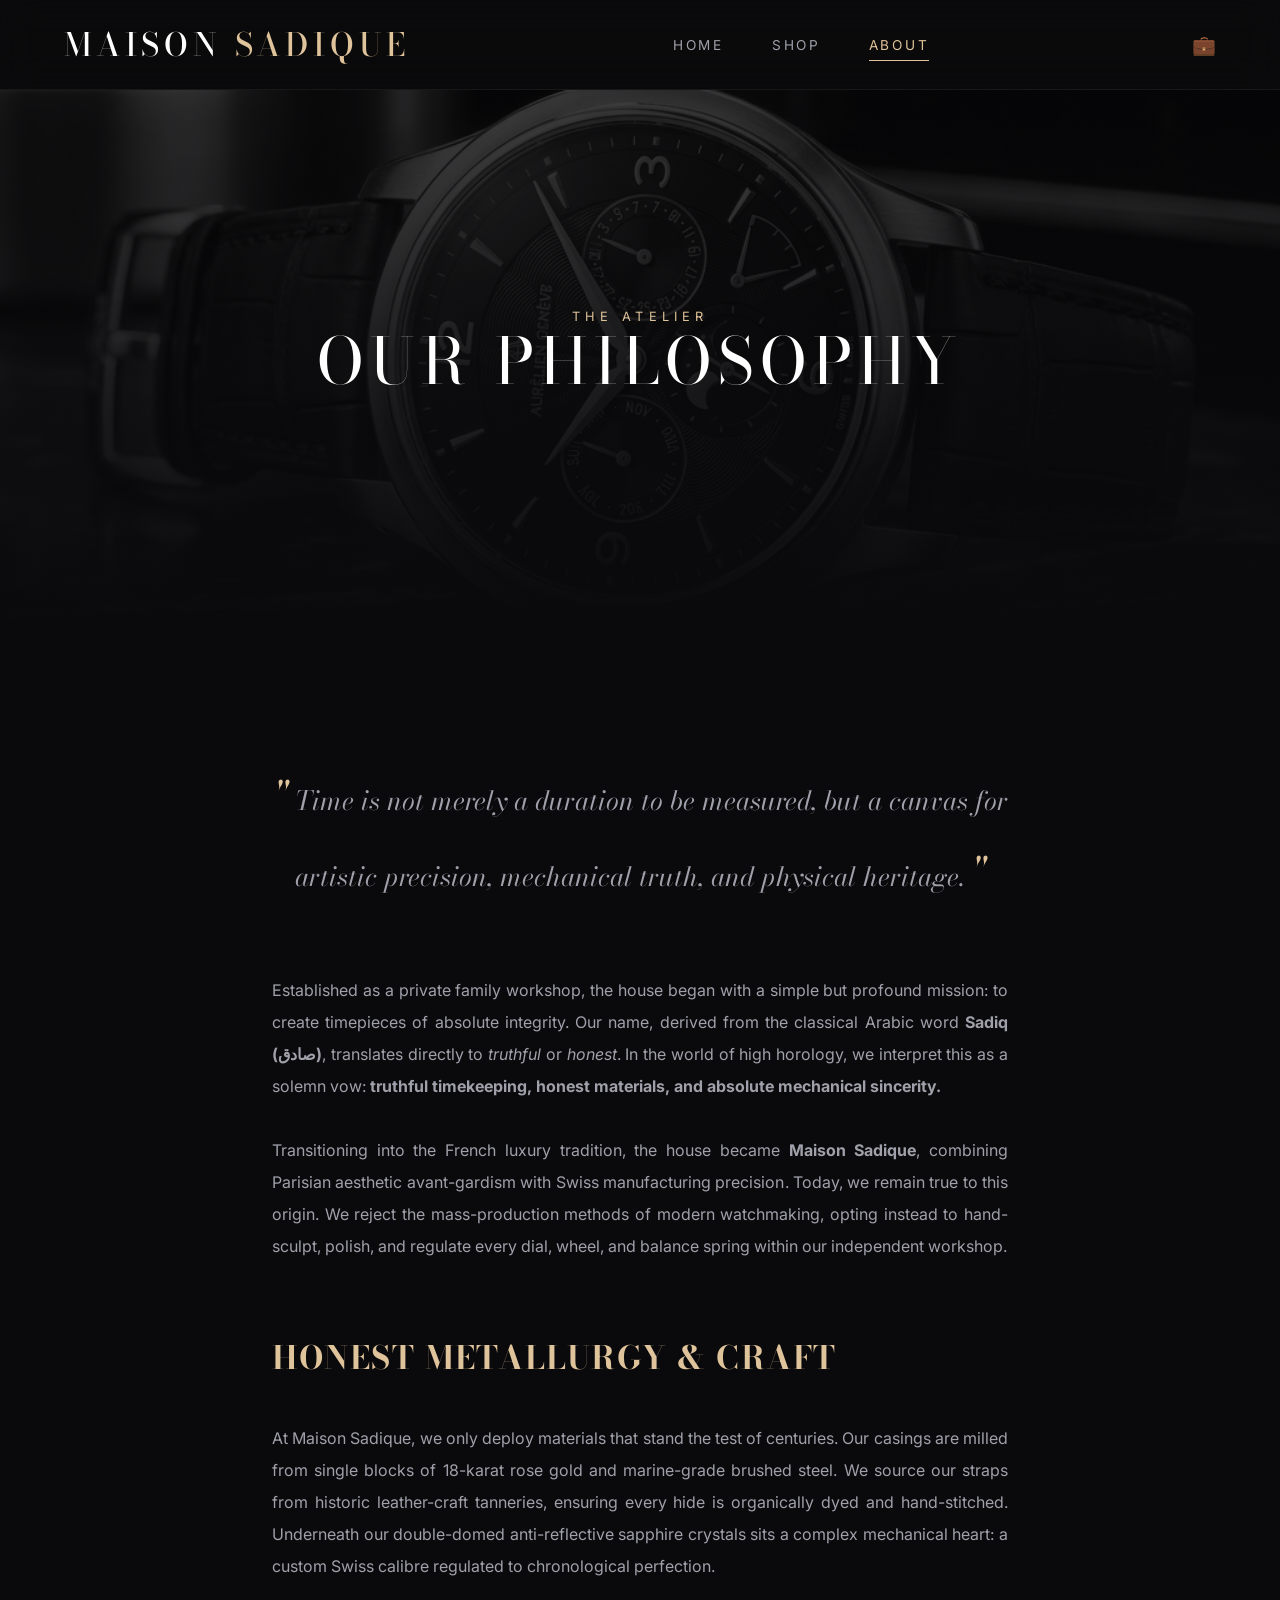
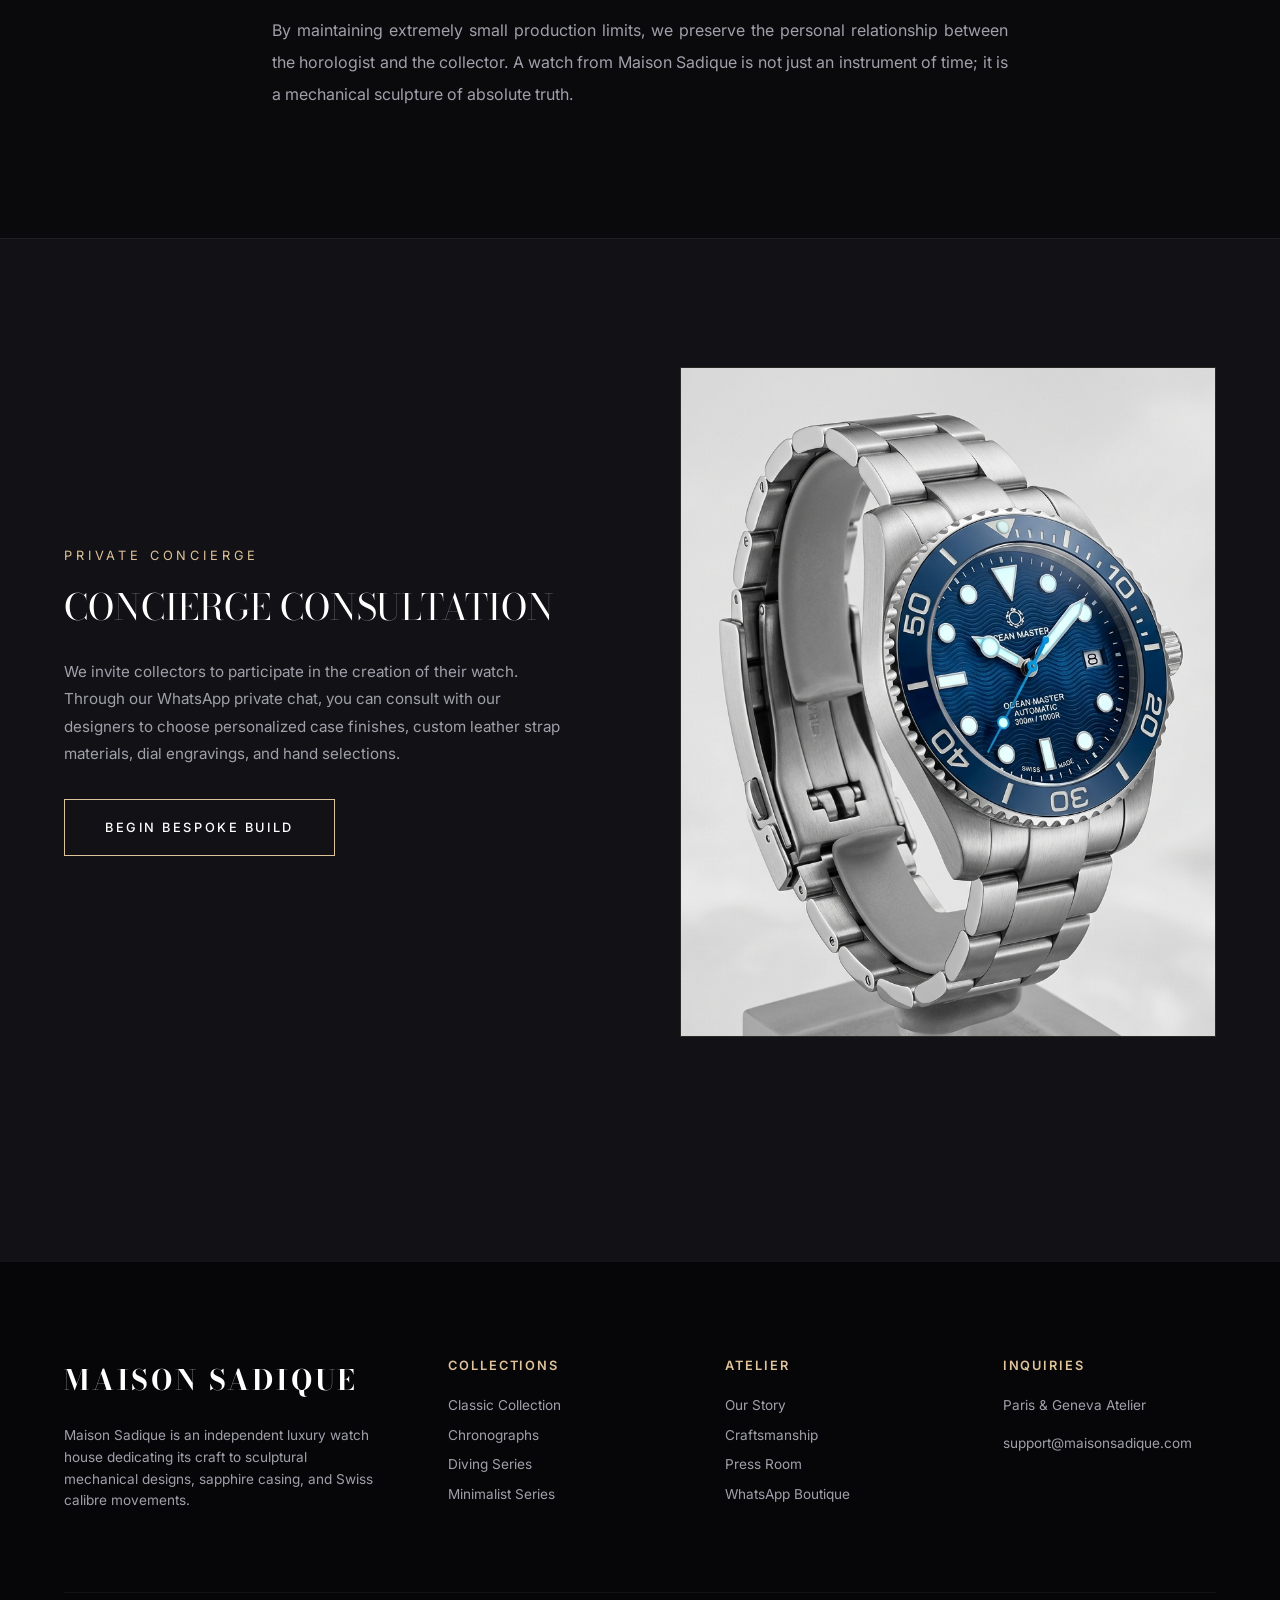
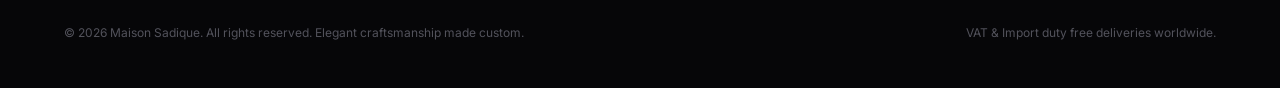
==== about.html @ cb0aa597 "first commit" ====
<!DOCTYPE html>
<html lang="en">
<head>
  <meta charset="UTF-8">
  <meta name="viewport" content="width=device-width, initial-scale=1.0">
  <meta name="description" content="Discover the history of Maison Sadique. Learn about our commitment to truthful Swiss horology, honest craftsmanship, and custom luxury timepieces.">
  <title>Maison Sadique | Our Story & Craftsmanship</title>
  <link rel="stylesheet" href="styles.css">
</head>
<body>

  <!-- Premium Header -->
  <header>
    <a href="index.html" class="logo">Maison <span>Sadique</span></a>
    <nav>
      <a href="index.html">Home</a>
      <a href="shop.html">Shop</a>
      <a href="about.html" class="active">About</a>
    </nav>
    <div class="nav-actions">
      <a href="cart.html" class="cart-icon" aria-label="View Shopping Cart">
        &#128188; <!-- Cart suitcase icon -->
        <span class="cart-badge" style="display: none;">0</span>
      </a>
    </div>
  </header>

  <main>
    <!-- About Hero -->
    <section class="about-hero">
      <img src="assets/hero.png" alt="Maison Sadique luxury watchmaking workshop background">
      <div class="about-hero-content">
        <span class="section-subtitle" style="letter-spacing: 0.4em;">The Atelier</span>
        <h1 class="product-detail-name" style="font-size: 4rem; letter-spacing: 0.1em;">Our Philosophy</h1>
      </div>
    </section>

    <!-- Editorial Text Section -->
    <section class="editorial-section">
      <blockquote class="editorial-para">
        Time is not merely a duration to be measured, but a canvas for artistic precision, mechanical truth, and physical heritage.
      </blockquote>
      
      <div class="editorial-body">
        <p>
          Established as a private family workshop, the house began with a simple but profound mission: to create timepieces of absolute integrity. Our name, derived from the classical Arabic word <strong>Sadiq (صادق)</strong>, translates directly to <em>truthful</em> or <em>honest</em>. In the world of high horology, we interpret this as a solemn vow: <strong>truthful timekeeping, honest materials, and absolute mechanical sincerity.</strong>
        </p>
        
        <p>
          Transitioning into the French luxury tradition, the house became <strong>Maison Sadique</strong>, combining Parisian aesthetic avant-gardism with Swiss manufacturing precision. Today, we remain true to this origin. We reject the mass-production methods of modern watchmaking, opting instead to hand-sculpt, polish, and regulate every dial, wheel, and balance spring within our independent workshop.
        </p>

        <h3 style="font-family: var(--font-serif); font-size: 2rem; color: var(--accent-gold); margin-top: 2rem; text-transform: uppercase; letter-spacing: 0.05em;">Honest Metallurgy & Craft</h3>
        <p>
          At Maison Sadique, we only deploy materials that stand the test of centuries. Our casings are milled from single blocks of 18-karat rose gold and marine-grade brushed steel. We source our straps from historic leather-craft tanneries, ensuring every hide is organically dyed and hand-stitched. Underneath our double-domed anti-reflective sapphire crystals sits a complex mechanical heart: a custom Swiss calibre regulated to chronological perfection.
        </p>

        <p>
          By maintaining extremely small production limits, we preserve the personal relationship between the horologist and the collector. A watch from Maison Sadique is not just an instrument of time; it is a mechanical sculpture of absolute truth.
        </p>
      </div>
    </section>

    <!-- Split Visual Showcase -->
    <section class="section" style="border-top: 1px solid var(--border-color-muted); max-width: 100%; background: var(--bg-secondary);">
      <div style="max-width: var(--max-width); margin: 0 auto;">
        <div class="showcase-row">
          <div class="showcase-content">
            <span class="section-subtitle">Private Concierge</span>
            <h2 class="showcase-title" style="font-size: 2.25rem;">Concierge Consultation</h2>
            <p class="showcase-text">
              We invite collectors to participate in the creation of their watch. Through our WhatsApp private chat, you can consult with our designers to choose personalized case finishes, custom leather strap materials, dial engravings, and hand selections.
            </p>
            <a href="https://wa.me/447123456789?text=Hello%20Maison%20Sadique%2C%20I%20would%20like%20to%20discuss%20a%20custom%20watch%20build." target="_blank" class="btn-premium">Begin Bespoke Build</a>
          </div>
          <div class="showcase-image">
            <img src="assets/sport-dive.png" alt="Maison Sadique watch on stainless steel" loading="lazy">
          </div>
        </div>
      </div>
    </section>
  </main>

  <!-- Premium Footer -->
  <footer>
    <div class="footer-content">
      <div class="footer-info">
        <h3 class="footer-logo">Maison <span>Sadique</span></h3>
        <p class="footer-desc">
          Maison Sadique is an independent luxury watch house dedicating its craft to sculptural mechanical designs, sapphire casing, and Swiss calibre movements.
        </p>
      </div>
      <div class="footer-links-group">
        <h4 class="footer-links-title">Collections</h4>
        <div class="footer-links">
          <a href="shop.html">Classic Collection</a>
          <a href="shop.html">Chronographs</a>
          <a href="shop.html">Diving Series</a>
          <a href="shop.html">Minimalist Series</a>
        </div>
      </div>
      <div class="footer-links-group">
        <h4 class="footer-links-title">Atelier</h4>
        <div class="footer-links">
          <a href="about.html">Our Story</a>
          <a href="about.html">Craftsmanship</a>
          <a href="index.html">Press Room</a>
          <a href="https://wa.me/447123456789" target="_blank">WhatsApp Boutique</a>
        </div>
      </div>
      <div class="footer-links-group">
        <h4 class="footer-links-title">Inquiries</h4>
        <div class="footer-links">
          <span style="color: var(--text-secondary); display: block; margin-bottom: 0.5rem;">Paris & Geneva Atelier</span>
          <span style="color: var(--text-secondary); display: block;">support@maisonsadique.com</span>
        </div>
      </div>
    </div>
    
    <div class="footer-bottom">
      <p>&copy; 2026 Maison Sadique. All rights reserved. Elegant craftsmanship made custom.</p>
      <p>VAT & Import duty free deliveries worldwide.</p>
    </div>
  </footer>

  <script src="app.js"></script>
</body>
</html>
---- styles.css ----
@import url('https://fonts.googleapis.com/css2?family=Bodoni+Moda:ital,opsz,wght@0,6..96,400..900;1,6..96,400..900&family=Inter:wght@300;400;500;600;700&display=swap');

:root {
  /* Color System */
  --bg-primary: #0a0a0c;        /* Obsidian Black */
  --bg-secondary: #121216;      /* Dark Carbon */
  --bg-tertiary: #191921;       /* Deep Slate */
  
  --text-primary: #ffffff;      /* Pure White */
  --text-secondary: #a0a0ab;    /* Muted Zinc */
  --text-tertiary: #52525b;     /* Slate Grey */
  
  --accent-gold: #dfc39a;       /* Champagne/Rose Gold */
  --accent-gold-hover: #ebd5b7; /* Bright Champagne */
  --accent-gold-muted: rgba(223, 195, 154, 0.3);
  
  --border-color: rgba(223, 195, 154, 0.12);    /* Subtle Gold Border */
  --border-color-muted: rgba(255, 255, 255, 0.06); /* Very Muted Border */
  --shadow-premium: 0 20px 40px rgba(0, 0, 0, 0.6);
  
  /* Typography */
  --font-serif: 'Bodoni Moda', serif;
  --font-sans: 'Inter', sans-serif;
  
  /* Layout & Spacing */
  --max-width: 1400px;
  --header-height: 90px;
  
  /* Transitions */
  --transition-smooth: all 0.5s cubic-bezier(0.16, 1, 0.3, 1);
  --transition-fast: all 0.2s cubic-bezier(0.4, 0, 0.2, 1);
}

/* Base Resets */
*, *::before, *::after {
  box-sizing: border-box;
  margin: 0;
  padding: 0;
}

html {
  scroll-behavior: smooth;
  background-color: var(--bg-primary);
  color: var(--text-primary);
  font-family: var(--font-sans);
  -webkit-font-smoothing: antialiased;
  -moz-osx-font-smoothing: grayscale;
}

body {
  min-height: 100vh;
  display: flex;
  flex-direction: column;
  overflow-x: hidden;
}

/* Custom Scrollbar */
::-webkit-scrollbar {
  width: 6px;
  height: 6px;
}
::-webkit-scrollbar-track {
  background: var(--bg-primary);
}
::-webkit-scrollbar-thumb {
  background: var(--bg-tertiary);
  border-radius: 3px;
}
::-webkit-scrollbar-thumb:hover {
  background: var(--accent-gold);
}

/* Text Selection */
::selection {
  background: var(--accent-gold);
  color: var(--bg-primary);
}

/* Link Resets */
a {
  color: inherit;
  text-decoration: none;
  transition: var(--transition-fast);
}

button {
  background: none;
  border: none;
  cursor: pointer;
  font-family: inherit;
  color: inherit;
}

/* View Transitions Setup */
@view-transition {
  navigation: auto;
}

/* Header & Nav */
header {
  position: fixed;
  top: 0;
  left: 0;
  width: 100%;
  height: var(--header-height);
  z-index: 100;
  display: flex;
  align-items: center;
  justify-content: space-between;
  padding: 0 4rem;
  background: rgba(10, 10, 12, 0.7);
  backdrop-filter: blur(20px);
  -webkit-backdrop-filter: blur(20px);
  border-bottom: 1px solid var(--border-color-muted);
  transition: var(--transition-smooth);
  view-transition-name: main-header;
}

header.shrink {
  height: 70px;
  background: rgba(10, 10, 12, 0.9);
}

.logo {
  font-family: var(--font-serif);
  font-size: 2rem;
  font-weight: 500;
  letter-spacing: 0.15em;
  color: var(--text-primary);
  text-transform: uppercase;
  view-transition-name: brand-logo;
}

.logo span {
  color: var(--accent-gold);
}

nav {
  display: flex;
  gap: 3rem;
  align-items: center;
  view-transition-name: main-nav;
}

nav a {
  font-size: 0.85rem;
  text-transform: uppercase;
  letter-spacing: 0.2em;
  font-weight: 400;
  color: var(--text-secondary);
  position: relative;
  padding: 0.5rem 0;
}

nav a:hover, nav a.active {
  color: var(--accent-gold);
}

nav a::after {
  content: '';
  position: absolute;
  bottom: 0;
  left: 0;
  width: 0;
  height: 1px;
  background: var(--accent-gold);
  transition: var(--transition-smooth);
}

nav a:hover::after, nav a.active::after {
  width: 100%;
}

.nav-actions {
  display: flex;
  align-items: center;
  gap: 2rem;
  view-transition-name: nav-actions;
}

.cart-icon {
  position: relative;
  display: flex;
  align-items: center;
  justify-content: center;
  font-size: 1.2rem;
  color: var(--text-primary);
  transition: var(--transition-fast);
}

.cart-icon:hover {
  color: var(--accent-gold);
}

.cart-badge {
  position: absolute;
  top: -8px;
  right: -10px;
  background: var(--accent-gold);
  color: var(--bg-primary);
  font-size: 0.65rem;
  font-weight: 700;
  width: 16px;
  height: 16px;
  border-radius: 50%;
  display: flex;
  align-items: center;
  justify-content: center;
  animation: pop 0.3s cubic-bezier(0.175, 0.885, 0.32, 1.275);
}

@keyframes pop {
  0% { transform: scale(0.5); opacity: 0; }
  100% { transform: scale(1); opacity: 1; }
}

/* Layout Wrapper */
main {
  flex: 1;
  padding-top: var(--header-height);
}

/* Hero Section */
.hero {
  position: relative;
  height: calc(100vh - var(--header-height));
  display: flex;
  align-items: center;
  justify-content: flex-start;
  padding: 0 8%;
  overflow: hidden;
  background-color: #030304;
}

.hero-background {
  position: absolute;
  top: 0;
  left: 0;
  width: 100%;
  height: 100%;
  z-index: 1;
}

.hero-background img {
  width: 100%;
  height: 100%;
  object-fit: cover;
  opacity: 0.55;
  filter: brightness(0.65) contrast(1.1);
  transform: scale(1.05);
  animation: slowZoom 20s infinite alternate;
}

@keyframes slowZoom {
  0% { transform: scale(1); }
  100% { transform: scale(1.08); }
}

.hero-background::after {
  content: '';
  position: absolute;
  top: 0;
  left: 0;
  width: 100%;
  height: 100%;
  background: linear-gradient(90deg, var(--bg-primary) 20%, transparent 60%, var(--bg-primary) 95%),
              linear-gradient(0deg, var(--bg-primary) 5%, transparent 40%, var(--bg-primary) 95%);
  z-index: 2;
}

.hero-content {
  position: relative;
  z-index: 3;
  max-width: 600px;
  display: flex;
  flex-direction: column;
  align-items: flex-start;
}

.hero-tagline {
  font-size: 0.85rem;
  letter-spacing: 0.35em;
  text-transform: uppercase;
  color: var(--accent-gold);
  margin-bottom: 1.5rem;
  opacity: 0;
  transform: translateY(20px);
  animation: fadeInUp 1s forwards 0.2s;
}

.hero-title {
  font-family: var(--font-serif);
  font-size: 4.5rem;
  font-weight: 300;
  line-height: 1.15;
  margin-bottom: 2rem;
  text-transform: uppercase;
  opacity: 0;
  transform: translateY(20px);
  animation: fadeInUp 1s forwards 0.5s;
}

.hero-description {
  font-size: 1rem;
  color: var(--text-secondary);
  line-height: 1.8;
  margin-bottom: 2.5rem;
  opacity: 0;
  transform: translateY(20px);
  animation: fadeInUp 1s forwards 0.8s;
}

.btn-premium {
  display: inline-flex;
  align-items: center;
  justify-content: center;
  padding: 1.25rem 2.5rem;
  border: 1px solid var(--accent-gold);
  color: var(--text-primary);
  font-size: 0.8rem;
  text-transform: uppercase;
  letter-spacing: 0.2em;
  font-weight: 500;
  overflow: hidden;
  position: relative;
  z-index: 1;
  transition: var(--transition-smooth);
  opacity: 0;
  transform: translateY(20px);
  animation: fadeInUp 1s forwards 1.1s;
}

.btn-premium::before {
  content: '';
  position: absolute;
  top: 0;
  left: 0;
  width: 0;
  height: 100%;
  background: var(--accent-gold);
  z-index: -1;
  transition: var(--transition-smooth);
}

.btn-premium:hover {
  color: var(--bg-primary);
  border-color: var(--accent-gold);
}

.btn-premium:hover::before {
  width: 100%;
}

@keyframes fadeInUp {
  to {
    opacity: 1;
    transform: translateY(0);
  }
}

/* Feature Sections / Grid layout */
.section {
  padding: 8rem 4rem;
  max-width: var(--max-width);
  margin: 0 auto;
}

.section-header {
  text-align: center;
  margin-bottom: 5rem;
}

.section-subtitle {
  font-size: 0.8rem;
  text-transform: uppercase;
  letter-spacing: 0.3em;
  color: var(--accent-gold);
  margin-bottom: 1rem;
}

.section-title {
  font-family: var(--font-serif);
  font-size: 3rem;
  font-weight: 350;
  text-transform: uppercase;
  letter-spacing: 0.05em;
}

/* Split Showcase Row */
.showcase-row {
  display: grid;
  grid-template-columns: 1fr 1fr;
  gap: 5rem;
  align-items: center;
  margin-bottom: 6rem;
}

.showcase-image {
  position: relative;
  border: 1px solid var(--border-color);
  overflow: hidden;
  aspect-ratio: 4/5;
  background: var(--bg-secondary);
}

.showcase-image img {
  width: 100%;
  height: 100%;
  object-fit: cover;
  transition: var(--transition-smooth);
}

.showcase-image:hover img {
  transform: scale(1.05);
}

.showcase-content {
  display: flex;
  flex-direction: column;
  align-items: flex-start;
  padding-right: 2rem;
}

.showcase-title {
  font-family: var(--font-serif);
  font-size: 2.25rem;
  font-weight: 400;
  margin-bottom: 1.5rem;
  text-transform: uppercase;
}

.showcase-text {
  font-size: 0.95rem;
  color: var(--text-secondary);
  line-height: 1.8;
  margin-bottom: 2rem;
}

/* Featured Products Slider / Grid */
.products-grid {
  display: grid;
  grid-template-columns: repeat(auto-fill, minmax(280px, 1fr));
  gap: 2.5rem;
}

.product-card {
  background: var(--bg-secondary);
  border: 1px solid var(--border-color-muted);
  overflow: hidden;
  display: flex;
  flex-direction: column;
  transition: var(--transition-smooth);
  position: relative;
  view-transition-name: inherit; /* Dynamic value injected or fallback */
}

.product-card:hover {
  border-color: var(--accent-gold);
  transform: translateY(-8px);
  box-shadow: var(--shadow-premium);
}

.product-image-container {
  width: 100%;
  aspect-ratio: 1;
  overflow: hidden;
  background: #15151b;
  position: relative;
}

.product-image-container img {
  width: 100%;
  height: 100%;
  object-fit: cover;
  transition: var(--transition-smooth);
}

.product-card:hover .product-image-container img {
  transform: scale(1.04);
}

.product-badge {
  position: absolute;
  top: 1rem;
  left: 1rem;
  background: var(--accent-gold);
  color: var(--bg-primary);
  font-size: 0.7rem;
  text-transform: uppercase;
  letter-spacing: 0.15em;
  font-weight: 600;
  padding: 0.35rem 0.75rem;
}

.product-quick-add {
  position: absolute;
  bottom: 0;
  left: 0;
  width: 100%;
  background: rgba(10, 10, 12, 0.9);
  backdrop-filter: blur(8px);
  border-top: 1px solid var(--border-color);
  padding: 1rem;
  display: flex;
  justify-content: center;
  transform: translateY(100%);
  transition: var(--transition-smooth);
}

.product-card:hover .product-quick-add {
  transform: translateY(0);
}

.btn-quick {
  font-size: 0.75rem;
  text-transform: uppercase;
  letter-spacing: 0.15em;
  color: var(--accent-gold);
  font-weight: 600;
}

.btn-quick:hover {
  color: var(--text-primary);
}

.product-info {
  padding: 1.5rem;
  display: flex;
  flex-direction: column;
  flex: 1;
  border-top: 1px solid var(--border-color-muted);
}

.product-category {
  font-size: 0.7rem;
  text-transform: uppercase;
  letter-spacing: 0.15em;
  color: var(--accent-gold);
  margin-bottom: 0.5rem;
}

.product-name {
  font-family: var(--font-serif);
  font-size: 1.35rem;
  font-weight: 400;
  margin-bottom: 0.75rem;
  text-transform: uppercase;
  color: var(--text-primary);
  letter-spacing: 0.05em;
}

.product-price {
  font-size: 1.1rem;
  font-weight: 500;
  color: var(--text-secondary);
}

/* Shop Layout with Sidebar */
.shop-container {
  display: grid;
  grid-template-columns: 260px 1fr;
  gap: 3.5rem;
  padding: 4rem;
  max-width: var(--max-width);
  margin: 0 auto;
}

.filters-sidebar {
  display: flex;
  flex-direction: column;
  gap: 2.5rem;
}

.filter-group {
  border-bottom: 1px solid var(--border-color-muted);
  padding-bottom: 2rem;
}

.filter-title {
  font-size: 0.8rem;
  text-transform: uppercase;
  letter-spacing: 0.15em;
  color: var(--accent-gold);
  margin-bottom: 1.25rem;
  font-weight: 600;
}

.filter-options {
  display: flex;
  flex-direction: column;
  gap: 0.85rem;
}

.filter-checkbox {
  display: flex;
  align-items: center;
  gap: 0.75rem;
  cursor: pointer;
  font-size: 0.85rem;
  color: var(--text-secondary);
  transition: var(--transition-fast);
}

.filter-checkbox:hover {
  color: var(--text-primary);
}

.filter-checkbox input[type="checkbox"] {
  appearance: none;
  width: 16px;
  height: 16px;
  border: 1px solid var(--text-tertiary);
  background: var(--bg-secondary);
  cursor: pointer;
  position: relative;
  transition: var(--transition-fast);
}

.filter-checkbox input[type="checkbox"]:checked {
  background: var(--accent-gold);
  border-color: var(--accent-gold);
}

.filter-checkbox input[type="checkbox"]:checked::after {
  content: '\2713';
  position: absolute;
  top: 50%;
  left: 50%;
  transform: translate(-50%, -50%);
  color: var(--bg-primary);
  font-size: 10px;
  font-weight: bold;
}

.shop-controls {
  display: flex;
  justify-content: space-between;
  align-items: center;
  margin-bottom: 2.5rem;
}

.results-count {
  font-size: 0.85rem;
  color: var(--text-secondary);
}

.sort-select {
  background: var(--bg-secondary);
  border: 1px solid var(--border-color-muted);
  color: var(--text-primary);
  padding: 0.75rem 1.5rem;
  font-size: 0.8rem;
  text-transform: uppercase;
  letter-spacing: 0.1em;
  cursor: pointer;
}

.sort-select:focus {
  outline: none;
  border-color: var(--accent-gold);
}

/* Product Detail Page (PDP) */
.product-detail-container {
  display: grid;
  grid-template-columns: 1.1fr 0.9fr;
  gap: 5rem;
  padding: 5rem 4rem;
  max-width: var(--max-width);
  margin: 0 auto;
}

.product-gallery {
  display: flex;
  flex-direction: column;
  gap: 1.5rem;
}

.product-main-image {
  background: var(--bg-secondary);
  border: 1px solid var(--border-color);
  aspect-ratio: 1;
  overflow: hidden;
  display: flex;
  align-items: center;
  justify-content: center;
}

.product-main-image img {
  width: 100%;
  height: 100%;
  object-fit: cover;
  transition: var(--transition-smooth);
}

.product-main-image:hover img {
  transform: scale(1.08);
}

.product-thumbnails {
  display: grid;
  grid-template-columns: repeat(4, 1fr);
  gap: 1rem;
}

.thumbnail-btn {
  background: var(--bg-secondary);
  border: 1px solid var(--border-color-muted);
  aspect-ratio: 1;
  overflow: hidden;
  opacity: 0.6;
  transition: var(--transition-fast);
}

.thumbnail-btn.active, .thumbnail-btn:hover {
  opacity: 1;
  border-color: var(--accent-gold);
}

.thumbnail-btn img {
  width: 100%;
  height: 100%;
  object-fit: cover;
}

.product-meta-panel {
  display: flex;
  flex-direction: column;
  align-items: flex-start;
  padding-top: 1rem;
}

.product-detail-name {
  font-family: var(--font-serif);
  font-size: 3.5rem;
  font-weight: 300;
  text-transform: uppercase;
  margin-bottom: 1rem;
  line-height: 1.15;
}

.product-detail-price {
  font-size: 1.8rem;
  color: var(--accent-gold);
  margin-bottom: 2rem;
  font-weight: 500;
}

.product-detail-description {
  font-size: 0.95rem;
  color: var(--text-secondary);
  line-height: 1.8;
  margin-bottom: 2.5rem;
}

.action-row {
  width: 100%;
  display: flex;
  gap: 1.5rem;
  margin-bottom: 3.5rem;
}

.qty-selector {
  display: flex;
  align-items: center;
  border: 1px solid var(--border-color-muted);
  background: var(--bg-secondary);
  height: 54px;
}

.qty-btn {
  width: 50px;
  height: 100%;
  font-size: 1rem;
  transition: var(--transition-fast);
}

.qty-btn:hover {
  color: var(--accent-gold);
  background: var(--bg-tertiary);
}

.qty-input {
  width: 50px;
  height: 100%;
  background: none;
  border: none;
  color: var(--text-primary);
  text-align: center;
  font-size: 0.95rem;
  font-weight: 600;
  pointer-events: none;
}

.btn-add-cart {
  flex: 1;
  height: 54px;
  background: var(--accent-gold);
  color: var(--bg-primary);
  font-size: 0.85rem;
  text-transform: uppercase;
  letter-spacing: 0.2em;
  font-weight: 600;
  transition: var(--transition-smooth);
}

.btn-add-cart:hover {
  background: var(--accent-gold-hover);
}

.btn-whatsapp-inquire {
  display: inline-flex;
  align-items: center;
  justify-content: center;
  gap: 0.75rem;
  width: 100%;
  height: 54px;
  border: 1px solid rgba(37, 211, 102, 0.4);
  color: #25d366;
  font-size: 0.85rem;
  text-transform: uppercase;
  letter-spacing: 0.15em;
  font-weight: 600;
  transition: var(--transition-smooth);
  margin-bottom: 3rem;
}

.btn-whatsapp-inquire:hover {
  background: rgba(37, 211, 102, 0.08);
  border-color: #25d366;
}

/* Accordion specs */
.specs-accordion {
  width: 100%;
  border-top: 1px solid var(--border-color-muted);
}

.accordion-item {
  border-bottom: 1px solid var(--border-color-muted);
}

.accordion-header {
  width: 100%;
  display: flex;
  justify-content: space-between;
  align-items: center;
  padding: 1.25rem 0;
  font-size: 0.8rem;
  text-transform: uppercase;
  letter-spacing: 0.15em;
  color: var(--text-primary);
  font-weight: 600;
  transition: var(--transition-fast);
}

.accordion-header:hover {
  color: var(--accent-gold);
}

.accordion-icon {
  font-size: 1rem;
  transition: var(--transition-smooth);
}

.accordion-item.active .accordion-icon {
  transform: rotate(45deg);
}

.accordion-content {
  max-height: 0;
  overflow: hidden;
  transition: max-height 0.4s ease-out;
}

.accordion-item.active .accordion-content {
  max-height: 500px;
}

.specs-list {
  padding-bottom: 1.5rem;
  display: flex;
  flex-direction: column;
  gap: 0.85rem;
}

.spec-row {
  display: flex;
  justify-content: space-between;
  font-size: 0.85rem;
  border-bottom: 1px solid rgba(255, 255, 255, 0.03);
  padding-bottom: 0.5rem;
}

.spec-label {
  color: var(--text-secondary);
}

.spec-value {
  color: var(--text-primary);
  font-weight: 500;
}

/* Cart & Checkout Page (Cart.html) */
.cart-page-container {
  display: grid;
  grid-template-columns: 1.2fr 0.8fr;
  gap: 5rem;
  padding: 5rem 4rem;
  max-width: var(--max-width);
  margin: 0 auto;
}

.cart-items-panel {
  display: flex;
  flex-direction: column;
  gap: 2rem;
}

.cart-item-row {
  display: grid;
  grid-template-columns: 100px 1fr auto;
  gap: 2rem;
  align-items: center;
  border-bottom: 1px solid var(--border-color-muted);
  padding-bottom: 2rem;
}

.cart-item-img {
  background: var(--bg-secondary);
  border: 1px solid var(--border-color-muted);
  aspect-ratio: 1;
  overflow: hidden;
}

.cart-item-img img {
  width: 100%;
  height: 100%;
  object-fit: cover;
}

.cart-item-details {
  display: flex;
  flex-direction: column;
  gap: 0.5rem;
}

.cart-item-name {
  font-family: var(--font-serif);
  font-size: 1.25rem;
  text-transform: uppercase;
  color: var(--text-primary);
}

.cart-item-meta {
  font-size: 0.75rem;
  color: var(--accent-gold);
  text-transform: uppercase;
  letter-spacing: 0.1em;
}

.cart-item-price {
  font-size: 1rem;
  color: var(--text-secondary);
  font-weight: 500;
}

.cart-item-actions {
  display: flex;
  flex-direction: column;
  align-items: flex-end;
  gap: 1.25rem;
}

.cart-qty {
  display: flex;
  align-items: center;
  border: 1px solid var(--border-color-muted);
  height: 36px;
}

.cart-qty-btn {
  width: 30px;
  height: 100%;
  font-size: 0.85rem;
}

.cart-qty-input {
  width: 30px;
  text-align: center;
  background: none;
  border: none;
  font-size: 0.85rem;
  font-weight: 600;
}

.btn-remove {
  font-size: 0.7rem;
  text-transform: uppercase;
  letter-spacing: 0.15em;
  color: var(--text-tertiary);
  transition: var(--transition-fast);
}

.btn-remove:hover {
  color: #ef4444;
}

.checkout-summary-panel {
  background: var(--bg-secondary);
  border: 1px solid var(--border-color);
  padding: 3rem;
  display: flex;
  flex-direction: column;
  position: sticky;
  top: calc(var(--header-height) + 2rem);
}

.summary-title {
  font-family: var(--font-serif);
  font-size: 1.75rem;
  text-transform: uppercase;
  border-bottom: 1px solid var(--border-color-muted);
  padding-bottom: 1.5rem;
  margin-bottom: 2rem;
}

.summary-row {
  display: flex;
  justify-content: space-between;
  margin-bottom: 1.25rem;
  font-size: 0.95rem;
  color: var(--text-secondary);
}

.summary-row.total {
  border-top: 1px solid var(--border-color-muted);
  padding-top: 1.5rem;
  margin-top: 1.5rem;
  font-size: 1.35rem;
  color: var(--text-primary);
  font-weight: 600;
}

.summary-row.total .total-price {
  color: var(--accent-gold);
}

/* Shipping form */
.shipping-form {
  display: flex;
  flex-direction: column;
  gap: 1.25rem;
  margin: 2rem 0;
}

.form-group {
  display: flex;
  flex-direction: column;
  gap: 0.5rem;
}

.form-label {
  font-size: 0.7rem;
  text-transform: uppercase;
  letter-spacing: 0.1em;
  color: var(--text-secondary);
}

.form-input {
  background: var(--bg-primary);
  border: 1px solid var(--border-color-muted);
  color: var(--text-primary);
  padding: 0.85rem 1rem;
  font-size: 0.85rem;
  font-family: inherit;
  transition: var(--transition-fast);
}

.form-input:focus {
  outline: none;
  border-color: var(--accent-gold);
}

.btn-checkout {
  width: 100%;
  height: 54px;
  background: var(--accent-gold);
  color: var(--bg-primary);
  font-size: 0.85rem;
  text-transform: uppercase;
  letter-spacing: 0.2em;
  font-weight: 600;
  display: flex;
  align-items: center;
  justify-content: center;
  gap: 0.75rem;
  transition: var(--transition-smooth);
}

.btn-checkout:hover {
  background: var(--accent-gold-hover);
  box-shadow: 0 10px 20px rgba(0, 0, 0, 0.4);
}

/* Empty Cart View */
.cart-empty-view {
  display: flex;
  flex-direction: column;
  align-items: center;
  justify-content: center;
  padding: 8rem 2rem;
  text-align: center;
}

.cart-empty-title {
  font-family: var(--font-serif);
  font-size: 2.5rem;
  text-transform: uppercase;
  margin-bottom: 1.5rem;
}

.cart-empty-text {
  color: var(--text-secondary);
  margin-bottom: 3rem;
  max-width: 400px;
  line-height: 1.6;
}

/* About / Heritage Page */
.about-hero {
  position: relative;
  height: 60vh;
  display: flex;
  align-items: center;
  justify-content: center;
  overflow: hidden;
}

.about-hero img {
  position: absolute;
  top: 0;
  left: 0;
  width: 100%;
  height: 100%;
  object-fit: cover;
  opacity: 0.45;
  filter: grayscale(1) brightness(0.5);
}

.about-hero::after {
  content: '';
  position: absolute;
  top: 0;
  left: 0;
  width: 100%;
  height: 100%;
  background: linear-gradient(180deg, transparent, var(--bg-primary));
}

.about-hero-content {
  position: relative;
  z-index: 2;
  text-align: center;
}

.editorial-section {
  max-width: 800px;
  margin: 0 auto;
  padding: 8rem 2rem;
}

.editorial-para {
  font-family: var(--font-serif);
  font-size: 1.65rem;
  line-height: 1.9;
  color: var(--text-secondary);
  font-style: italic;
  text-align: center;
  margin-bottom: 4rem;
}

.editorial-para::before, .editorial-para::after {
  content: '"';
  color: var(--accent-gold);
  font-size: 2.5rem;
}

.editorial-body {
  font-size: 1rem;
  line-height: 2;
  color: var(--text-secondary);
  display: flex;
  flex-direction: column;
  gap: 2rem;
}

.editorial-body p {
  text-align: justify;
}

/* Footer */
footer {
  background: #060608;
  border-top: 1px solid var(--border-color-muted);
  padding: 6rem 4rem 3rem 4rem;
  margin-top: auto;
}

.footer-content {
  max-width: var(--max-width);
  margin: 0 auto;
  display: grid;
  grid-template-columns: 1.5fr repeat(3, 1fr);
  gap: 4rem;
  margin-bottom: 5rem;
}

.footer-info {
  display: flex;
  flex-direction: column;
  align-items: flex-start;
  gap: 1.5rem;
}

.footer-logo {
  font-family: var(--font-serif);
  font-size: 1.75rem;
  text-transform: uppercase;
  letter-spacing: 0.1em;
}

.footer-desc {
  font-size: 0.85rem;
  color: var(--text-secondary);
  line-height: 1.6;
}

.footer-links-group {
  display: flex;
  flex-direction: column;
  gap: 1.5rem;
}

.footer-links-title {
  font-size: 0.8rem;
  text-transform: uppercase;
  letter-spacing: 0.15em;
  color: var(--accent-gold);
  font-weight: 600;
}

.footer-links {
  display: flex;
  flex-direction: column;
  gap: 0.85rem;
  font-size: 0.85rem;
  color: var(--text-secondary);
}

.footer-links a:hover {
  color: var(--accent-gold);
}

.footer-bottom {
  max-width: var(--max-width);
  margin: 0 auto;
  border-top: 1px solid rgba(255, 255, 255, 0.05);
  padding-top: 2rem;
  display: flex;
  justify-content: space-between;
  align-items: center;
  font-size: 0.75rem;
  color: var(--text-tertiary);
}

/* Responsive adjustments */
@media (max-width: 1024px) {
  header {
    padding: 0 2rem;
  }
  .hero {
    padding: 0 4%;
  }
  .hero-title {
    font-size: 3.5rem;
  }
  .section {
    padding: 6rem 2rem;
  }
  .showcase-row {
    grid-template-columns: 1fr;
    gap: 3rem;
  }
  .shop-container {
    grid-template-columns: 1fr;
    padding: 2rem;
  }
  .product-detail-container {
    grid-template-columns: 1fr;
    gap: 3.5rem;
    padding: 2rem;
  }
  .cart-page-container {
    grid-template-columns: 1fr;
    gap: 3.5rem;
    padding: 2rem;
  }
  .footer-content {
    grid-template-columns: 1fr 1fr;
    gap: 3rem;
  }
}

/* Mobile Menu Toggle Button */
.mobile-menu-toggle {
  display: none;
  flex-direction: column;
  justify-content: space-between;
  width: 22px;
  height: 15px;
  background: transparent;
  border: none;
  cursor: pointer;
  z-index: 101;
}

.mobile-menu-toggle .bar {
  width: 100%;
  height: 2px;
  background-color: var(--text-primary);
  transition: var(--transition-fast);
}

/* Hamburger Animations */
.mobile-menu-toggle.active .bar:nth-child(1) {
  transform: translateY(6.5px) rotate(45deg);
  background-color: var(--accent-gold);
}
.mobile-menu-toggle.active .bar:nth-child(2) {
  opacity: 0;
}
.mobile-menu-toggle.active .bar:nth-child(3) {
  transform: translateY(-6.5px) rotate(-45deg);
  background-color: var(--accent-gold);
}

/* Mobile Menu Overlay */
.mobile-menu-overlay {
  position: fixed;
  top: 0;
  left: 0;
  width: 100%;
  height: 100vh;
  background: rgba(10, 10, 12, 0.98);
  backdrop-filter: blur(25px);
  -webkit-backdrop-filter: blur(25px);
  z-index: 99;
  display: flex;
  align-items: center;
  justify-content: center;
  opacity: 0;
  visibility: hidden;
  transition: var(--transition-smooth);
}

.mobile-menu-overlay.active {
  opacity: 1;
  visibility: visible;
}

.mobile-menu-content {
  display: flex;
  flex-direction: column;
  align-items: center;
  gap: 2.5rem;
}

.mobile-menu-content a {
  font-family: var(--font-serif);
  font-size: 2.25rem;
  letter-spacing: 0.1em;
  text-transform: uppercase;
  color: var(--text-secondary);
  transition: var(--transition-fast);
}

.mobile-menu-content a:hover, .mobile-menu-content a.active {
  color: var(--accent-gold);
}

/* Body lock when mobile menu is active */
body.no-scroll {
  overflow: hidden;
}

/* Collapsible Mobile Filters Button */
.btn-toggle-filters {
  display: none;
  align-items: center;
  gap: 0.5rem;
  padding: 0.75rem 1.5rem;
  background: var(--bg-secondary);
  border: 1px solid var(--border-color);
  color: var(--accent-gold);
  font-size: 0.8rem;
  text-transform: uppercase;
  letter-spacing: 0.1em;
  font-weight: 500;
  cursor: pointer;
  transition: var(--transition-fast);
}

.btn-toggle-filters:hover, .btn-toggle-filters.active {
  background: var(--accent-gold);
  color: var(--bg-primary);
}

@media (max-width: 768px) {
  header {
    padding: 0 1.5rem;
  }
  
  nav {
    display: none;
  }
  
  .mobile-menu-toggle {
    display: flex;
  }
  
  /* Hero Section Mobile */
  .hero {
    padding: 0 1.5rem;
    justify-content: center;
  }
  
  .hero-content {
    align-items: center;
    text-align: center;
  }
  
  .hero-title {
    font-size: 2.5rem;
  }
  
  .hero-description {
    font-size: 0.9rem;
    margin-bottom: 2rem;
  }
  
  /* Section Padding */
  .section {
    padding: 4rem 1.5rem;
  }
  
  .section-title {
    font-size: 2.25rem;
  }
  
  /* Shop page adjustments */
  .shop-container {
    padding: 1.5rem;
  }
  
  .btn-toggle-filters {
    display: inline-flex;
  }
  
  .filters-sidebar {
    display: none;
    background: var(--bg-secondary);
    border: 1px solid var(--border-color);
    padding: 2rem 1.5rem;
    margin-bottom: 2rem;
  }
  
  .filters-sidebar.active {
    display: flex;
  }
  
  /* PDP Page mobile */
  .product-detail-container {
    padding: 1.5rem;
  }
  
  .product-detail-name {
    font-size: 2.25rem;
  }
  
  .action-row {
    flex-direction: column;
    gap: 1rem;
  }
  
  .qty-selector {
    width: 100%;
    justify-content: space-between;
  }
  
  .qty-input {
    flex: 1;
  }
  
  /* Cart mobile view */
  .cart-page-container {
    padding: 1.5rem;
  }
  
  .cart-item-row {
    grid-template-columns: 80px 1fr;
    gap: 1.25rem;
    position: relative;
    padding-bottom: 1.5rem;
  }
  
  .cart-item-actions {
    grid-column: 1 / -1;
    flex-direction: row;
    justify-content: space-between;
    align-items: center;
    margin-top: 0.5rem;
  }
  
  .checkout-summary-panel {
    padding: 1.5rem;
  }
  
  /* Footer Mobile */
  footer {
    padding: 4rem 1.5rem 2rem 1.5rem;
  }
  
  .footer-bottom {
    flex-direction: column;
    text-align: center;
    gap: 1rem;
  }
}
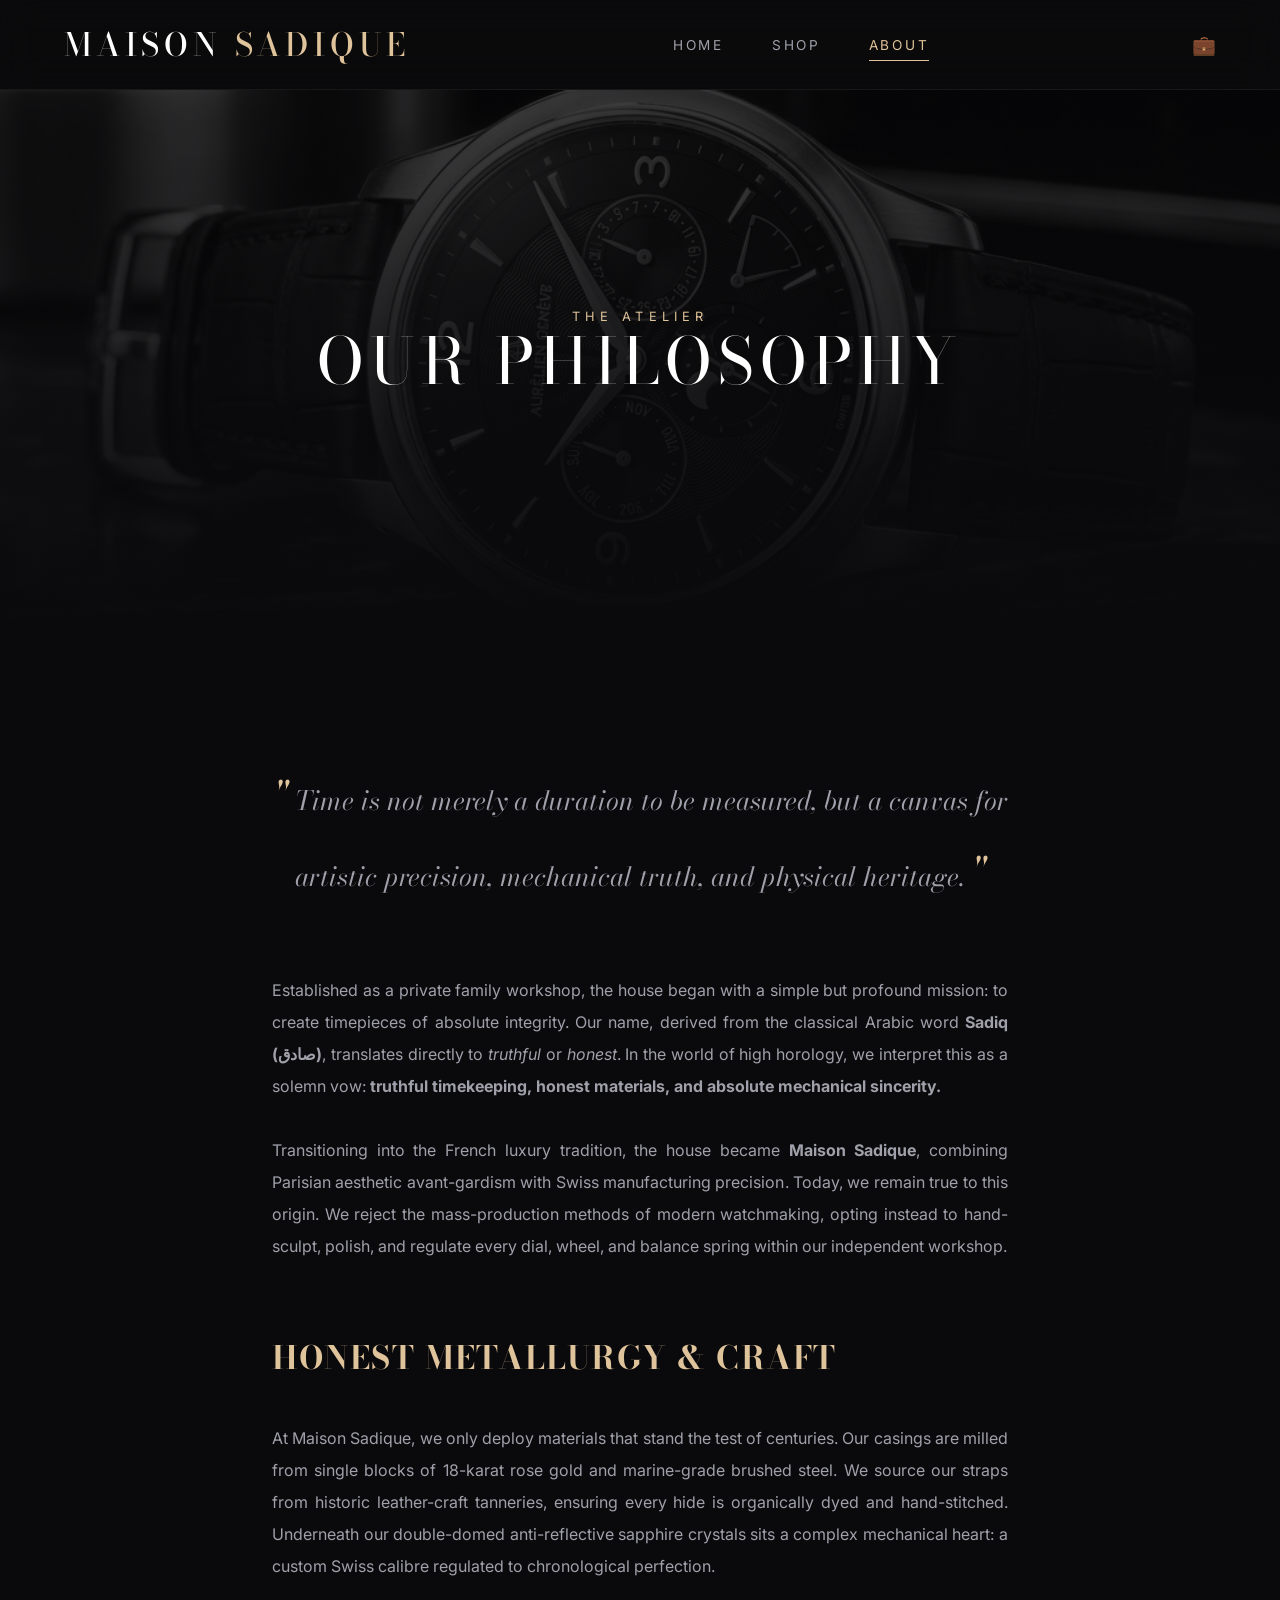
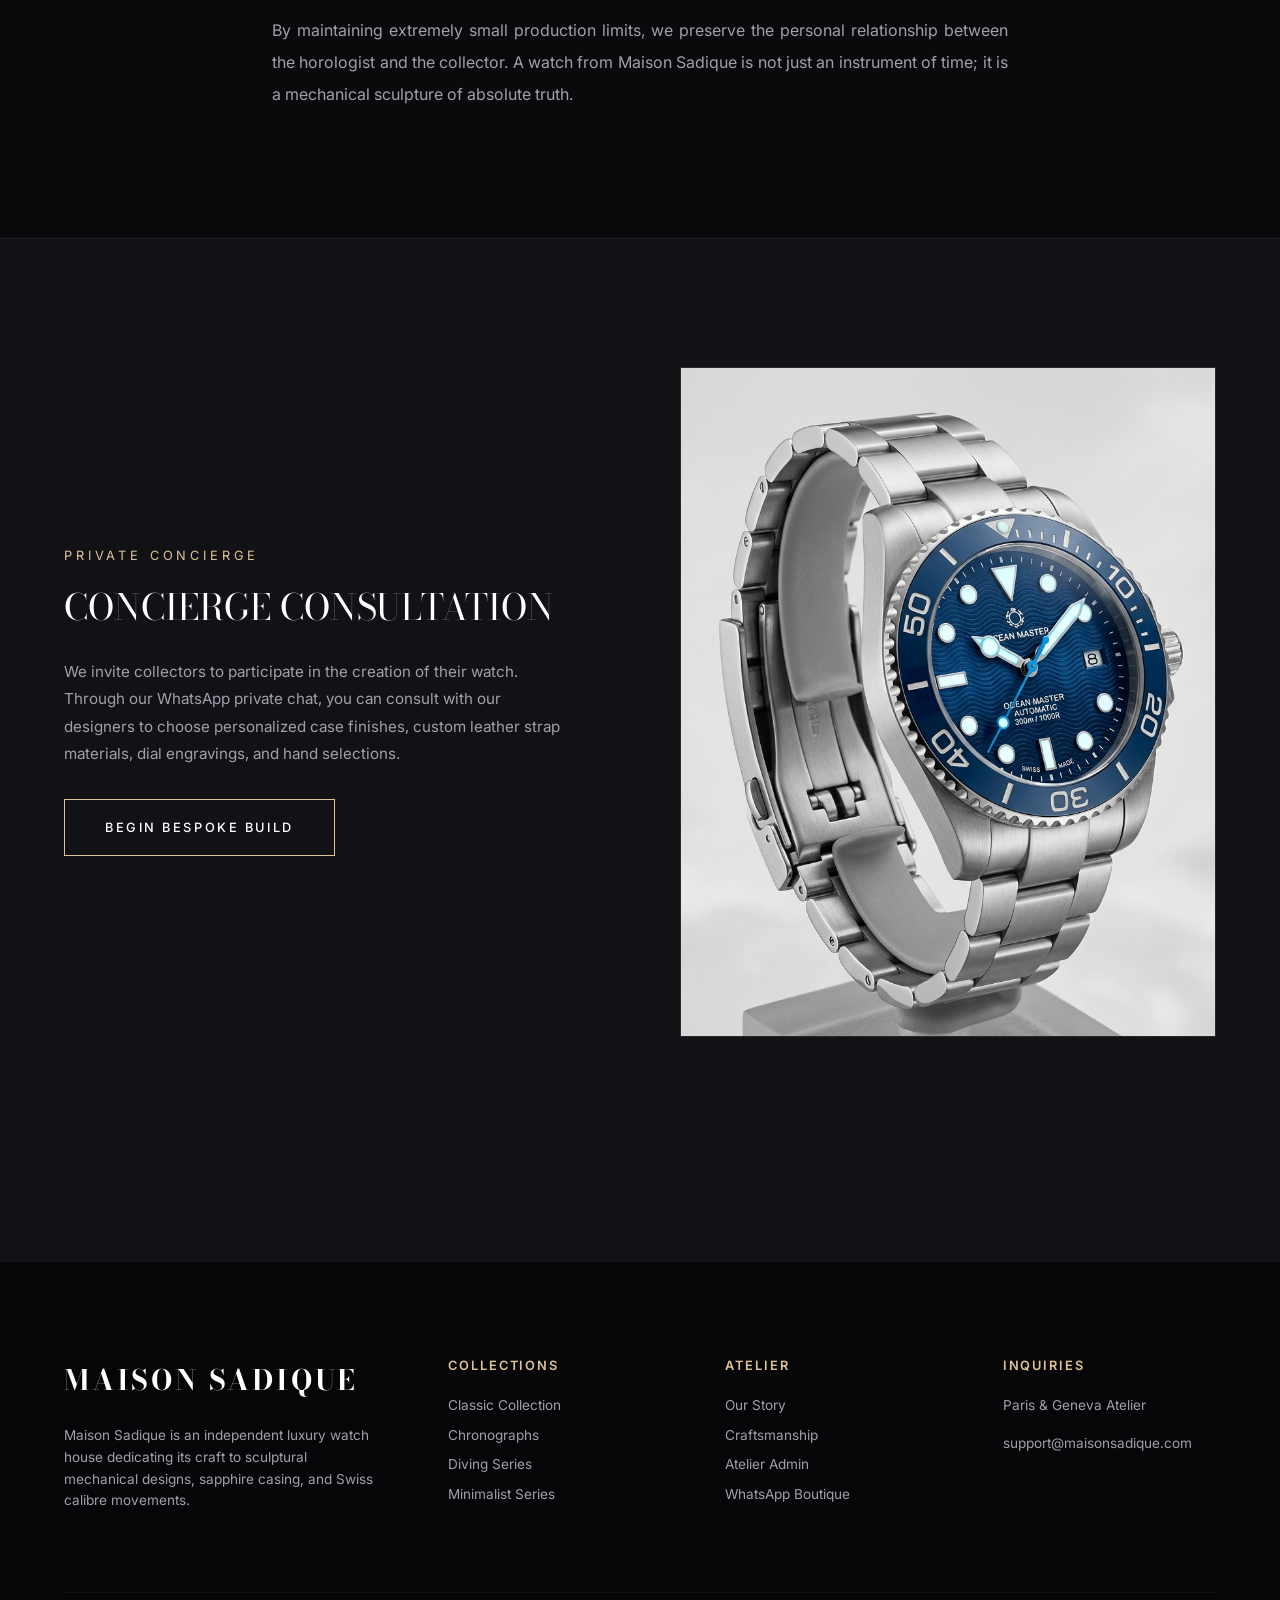
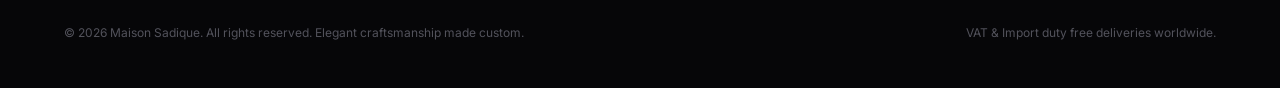
==== commit 10b37511: "fix: align settings localStorage keys & add admin link to footer" ====
--- a/about.html
+++ b/about.html
@@ -104,7 +104,7 @@
         <div class="footer-links">
           <a href="about.html">Our Story</a>
           <a href="about.html">Craftsmanship</a>
-          <a href="index.html">Press Room</a>
+          <a href="admin.html">Atelier Admin</a>
           <a href="https://wa.me/447123456789" target="_blank">WhatsApp Boutique</a>
         </div>
       </div>
--- a/styles.css
+++ b/styles.css
@@ -1537,3 +1537,483 @@
     gap: 1rem;
   }
 }
+
+/* ==========================================================================
+   ATELIER ADMIN DASHBOARD STYLES
+   ========================================================================= */
+
+.admin-body {
+  background-color: var(--bg-primary);
+  color: var(--text-primary);
+  font-family: var(--font-sans);
+}
+
+.admin-layout {
+  display: grid;
+  grid-template-columns: 260px 1fr;
+  min-height: 100vh;
+}
+
+.admin-sidebar {
+  background: #0d0d11;
+  border-right: 1px solid var(--border-color);
+  display: flex;
+  flex-direction: column;
+  position: sticky;
+  top: 0;
+  height: 100vh;
+}
+
+.admin-sidebar-header {
+  height: 90px;
+  display: flex;
+  align-items: center;
+  padding: 0 2rem;
+  border-bottom: 1px solid var(--border-color-muted);
+}
+
+.admin-sidebar-logo {
+  font-family: var(--font-serif);
+  font-size: 1.35rem;
+  font-weight: 500;
+  letter-spacing: 0.1em;
+  text-transform: uppercase;
+  color: var(--text-primary);
+}
+.admin-sidebar-logo span {
+  color: var(--accent-gold);
+}
+
+.admin-menu {
+  display: flex;
+  flex-direction: column;
+  gap: 0.5rem;
+  padding: 2rem 1rem;
+  flex: 1;
+}
+
+.admin-menu-item {
+  display: flex;
+  align-items: center;
+  gap: 1rem;
+  color: var(--text-secondary);
+  padding: 0.85rem 1.25rem;
+  font-size: 0.85rem;
+  font-weight: 500;
+  letter-spacing: 0.05em;
+  text-transform: uppercase;
+  border-radius: 4px;
+  transition: var(--transition-fast);
+  width: 100%;
+  text-align: left;
+}
+
+.admin-menu-item.active, .admin-menu-item:hover {
+  background: rgba(223, 195, 154, 0.08);
+  color: var(--accent-gold);
+}
+
+.admin-menu-footer {
+  padding: 2rem;
+  border-top: 1px solid var(--border-color-muted);
+}
+
+.btn-admin-logout {
+  font-size: 0.75rem;
+  text-transform: uppercase;
+  letter-spacing: 0.1em;
+  color: var(--text-tertiary);
+}
+.btn-admin-logout:hover {
+  color: #ef4444;
+}
+
+.admin-main {
+  padding: 3.5rem;
+  overflow-y: auto;
+}
+
+.admin-header {
+  display: flex;
+  justify-content: space-between;
+  align-items: center;
+  margin-bottom: 3.5rem;
+  border-bottom: 1px solid var(--border-color-muted);
+  padding-bottom: 1.5rem;
+}
+
+.admin-title-group h1 {
+  font-family: var(--font-serif);
+  font-size: 2.5rem;
+  font-weight: 300;
+  text-transform: uppercase;
+  margin-bottom: 0.5rem;
+}
+.admin-title-group p {
+  font-size: 0.85rem;
+  color: var(--text-secondary);
+}
+
+.btn-admin-action {
+  background: var(--accent-gold);
+  color: var(--bg-primary);
+  padding: 0.85rem 1.75rem;
+  font-size: 0.8rem;
+  font-weight: 600;
+  text-transform: uppercase;
+  letter-spacing: 0.15em;
+  border-radius: 4px;
+  transition: var(--transition-smooth);
+}
+.btn-admin-action:hover {
+  background: var(--accent-gold-hover);
+  box-shadow: 0 10px 20px rgba(0, 0, 0, 0.3);
+}
+
+/* Tabs */
+.admin-tab-content {
+  display: none;
+  animation: fadeInAdmin 0.4s cubic-bezier(0.16, 1, 0.3, 1);
+}
+.admin-tab-content.active {
+  display: block;
+}
+
+@keyframes fadeInAdmin {
+  from { opacity: 0; transform: translateY(10px); }
+  to { opacity: 1; transform: translateY(0); }
+}
+
+/* Analytics Cards */
+.analytics-grid {
+  display: grid;
+  grid-template-columns: repeat(4, 1fr);
+  gap: 1.5rem;
+  margin-bottom: 3.5rem;
+}
+
+.stat-card {
+  background: var(--bg-secondary);
+  border: 1px solid var(--border-color-muted);
+  padding: 2rem;
+  border-radius: 4px;
+  position: relative;
+  overflow: hidden;
+}
+.stat-card::after {
+  content: '';
+  position: absolute;
+  top: 0;
+  left: 0;
+  width: 4px;
+  height: 100%;
+  background: var(--border-color);
+}
+.stat-card.gold::after {
+  background: var(--accent-gold);
+}
+
+.stat-label {
+  font-size: 0.75rem;
+  text-transform: uppercase;
+  letter-spacing: 0.1em;
+  color: var(--text-secondary);
+}
+
+.stat-val {
+  font-family: var(--font-serif);
+  font-size: 2.25rem;
+  color: var(--text-primary);
+  margin-top: 0.5rem;
+  font-weight: 400;
+}
+.stat-card.gold .stat-val {
+  color: var(--accent-gold);
+}
+
+/* Simulated Chart */
+.chart-card {
+  background: var(--bg-secondary);
+  border: 1px solid var(--border-color-muted);
+  padding: 2.5rem;
+  margin-bottom: 3.5rem;
+  border-radius: 4px;
+}
+.chart-header {
+  display: flex;
+  justify-content: space-between;
+  align-items: center;
+  margin-bottom: 2rem;
+}
+.chart-title {
+  font-family: var(--font-serif);
+  font-size: 1.35rem;
+  text-transform: uppercase;
+}
+.chart-legend {
+  display: flex;
+  gap: 1.5rem;
+  font-size: 0.75rem;
+  color: var(--text-secondary);
+}
+.legend-item {
+  display: flex;
+  align-items: center;
+  gap: 0.5rem;
+}
+.legend-color {
+  width: 12px;
+  height: 12px;
+  background: var(--accent-gold);
+  border-radius: 2px;
+}
+
+.simulated-chart {
+  height: 250px;
+  display: flex;
+  align-items: flex-end;
+  justify-content: space-between;
+  padding-top: 2rem;
+  border-bottom: 1px solid var(--border-color-muted);
+  position: relative;
+}
+
+.chart-bar-container {
+  flex: 1;
+  display: flex;
+  flex-direction: column;
+  align-items: center;
+  gap: 0.75rem;
+  height: 100%;
+  justify-content: flex-end;
+}
+
+.chart-bar {
+  width: 32px;
+  background: linear-gradient(180deg, var(--accent-gold) 0%, rgba(223, 195, 154, 0.2) 100%);
+  border-radius: 4px 4px 0 0;
+  transition: height 1s ease-out;
+  position: relative;
+  min-height: 5px;
+}
+.chart-bar:hover {
+  background: var(--accent-gold-hover);
+}
+.chart-bar-val {
+  position: absolute;
+  top: -20px;
+  left: 50%;
+  transform: translateX(-50%);
+  font-size: 0.7rem;
+  color: var(--accent-gold);
+  font-weight: 600;
+  opacity: 0;
+  transition: var(--transition-fast);
+}
+.chart-bar:hover .chart-bar-val {
+  opacity: 1;
+}
+
+.chart-label {
+  font-size: 0.75rem;
+  color: var(--text-secondary);
+  text-transform: uppercase;
+}
+
+/* Admin CRUD Table */
+.table-responsive {
+  width: 100%;
+  overflow-x: auto;
+  margin-bottom: 2rem;
+}
+.admin-table {
+  width: 100%;
+  border-collapse: collapse;
+  background: var(--bg-secondary);
+  border: 1px solid var(--border-color-muted);
+  text-align: left;
+}
+
+.admin-table th {
+  background: #0d0d11;
+  border-bottom: 1px solid var(--border-color-muted);
+  padding: 1.25rem 1.5rem;
+  font-size: 0.75rem;
+  text-transform: uppercase;
+  letter-spacing: 0.1em;
+  color: var(--accent-gold);
+  font-weight: 600;
+}
+
+.admin-table td {
+  padding: 1.25rem 1.5rem;
+  border-bottom: 1px solid var(--border-color-muted);
+  font-size: 0.85rem;
+  color: var(--text-secondary);
+  vertical-align: middle;
+}
+
+.admin-table tr:hover td {
+  color: var(--text-primary);
+  background: rgba(255, 255, 255, 0.01);
+}
+
+.admin-table-img {
+  width: 50px;
+  height: 50px;
+  background: #15151b;
+  border: 1px solid var(--border-color-muted);
+  overflow: hidden;
+}
+.admin-table-img img {
+  width: 100%;
+  height: 100%;
+  object-fit: cover;
+}
+
+.badge-status {
+  display: inline-flex;
+  padding: 0.35rem 0.75rem;
+  font-size: 0.7rem;
+  font-weight: 600;
+  text-transform: uppercase;
+  letter-spacing: 0.08em;
+  border-radius: 100px;
+}
+.badge-status.pending { background: rgba(223, 195, 154, 0.15); color: var(--accent-gold); }
+.badge-status.contacted { background: rgba(59, 130, 246, 0.15); color: #3b82f6; }
+.badge-status.completed { background: rgba(34, 197, 94, 0.15); color: #22c55e; }
+.badge-status.cancelled { background: rgba(239, 68, 68, 0.15); color: #ef4444; }
+
+.admin-actions-cell {
+  display: flex;
+  gap: 1rem;
+}
+.btn-table-action {
+  font-size: 0.75rem;
+  font-weight: 600;
+  text-transform: uppercase;
+  letter-spacing: 0.1em;
+  transition: var(--transition-fast);
+}
+.btn-table-action.edit { color: var(--accent-gold); }
+.btn-table-action.edit:hover { color: var(--accent-gold-hover); }
+.btn-table-action.delete { color: var(--text-tertiary); }
+.btn-table-action.delete:hover { color: #ef4444; }
+
+/* Modal overlay */
+.modal-overlay {
+  position: fixed;
+  top: 0;
+  left: 0;
+  width: 100%;
+  height: 100vh;
+  background: rgba(0, 0, 0, 0.85);
+  backdrop-filter: blur(10px);
+  -webkit-backdrop-filter: blur(10px);
+  z-index: 1000;
+  display: flex;
+  align-items: center;
+  justify-content: center;
+  opacity: 0;
+  visibility: hidden;
+  transition: var(--transition-smooth);
+}
+.modal-overlay.active {
+  opacity: 1;
+  visibility: visible;
+}
+
+.modal-container {
+  background: var(--bg-secondary);
+  border: 1px solid var(--border-color);
+  width: 600px;
+  max-width: 90%;
+  max-height: 90vh;
+  overflow-y: auto;
+  padding: 3rem;
+  position: relative;
+  box-shadow: var(--shadow-premium);
+  transform: translateY(30px);
+  transition: var(--transition-smooth);
+}
+.modal-overlay.active .modal-container {
+  transform: translateY(0);
+}
+
+.modal-close {
+  position: absolute;
+  top: 1.5rem;
+  right: 1.5rem;
+  font-size: 1.5rem;
+  color: var(--text-tertiary);
+  transition: var(--transition-fast);
+}
+.modal-close:hover {
+  color: var(--accent-gold);
+}
+
+.modal-title {
+  font-family: var(--font-serif);
+  font-size: 1.75rem;
+  text-transform: uppercase;
+  margin-bottom: 2rem;
+  border-bottom: 1px solid var(--border-color-muted);
+  padding-bottom: 1rem;
+}
+
+.admin-form-row {
+  display: grid;
+  grid-template-columns: 1fr 1fr;
+  gap: 1.25rem;
+}
+
+/* Settings styling */
+.settings-container {
+  max-width: 650px;
+  background: var(--bg-secondary);
+  border: 1px solid var(--border-color-muted);
+  padding: 3rem;
+  border-radius: 4px;
+}
+
+/* Responsive Admin */
+@media (max-width: 1024px) {
+  .admin-layout {
+    grid-template-columns: 1fr;
+  }
+  .admin-sidebar {
+    height: auto;
+    position: relative;
+  }
+  .admin-sidebar-header {
+    border-bottom: none;
+  }
+  .admin-menu {
+    flex-direction: row;
+    flex-wrap: wrap;
+    padding: 1rem;
+    gap: 0.5rem;
+    border-bottom: 1px solid var(--border-color-muted);
+  }
+  .admin-menu-item {
+    width: auto;
+  }
+  .admin-menu-footer {
+    display: none;
+  }
+  .analytics-grid {
+    grid-template-columns: 1fr 1fr;
+  }
+  .admin-main {
+    padding: 2rem 1.5rem;
+  }
+}
+@media (max-width: 640px) {
+  .analytics-grid {
+    grid-template-columns: 1fr;
+  }
+  .admin-form-row {
+    grid-template-columns: 1fr;
+  }
+}
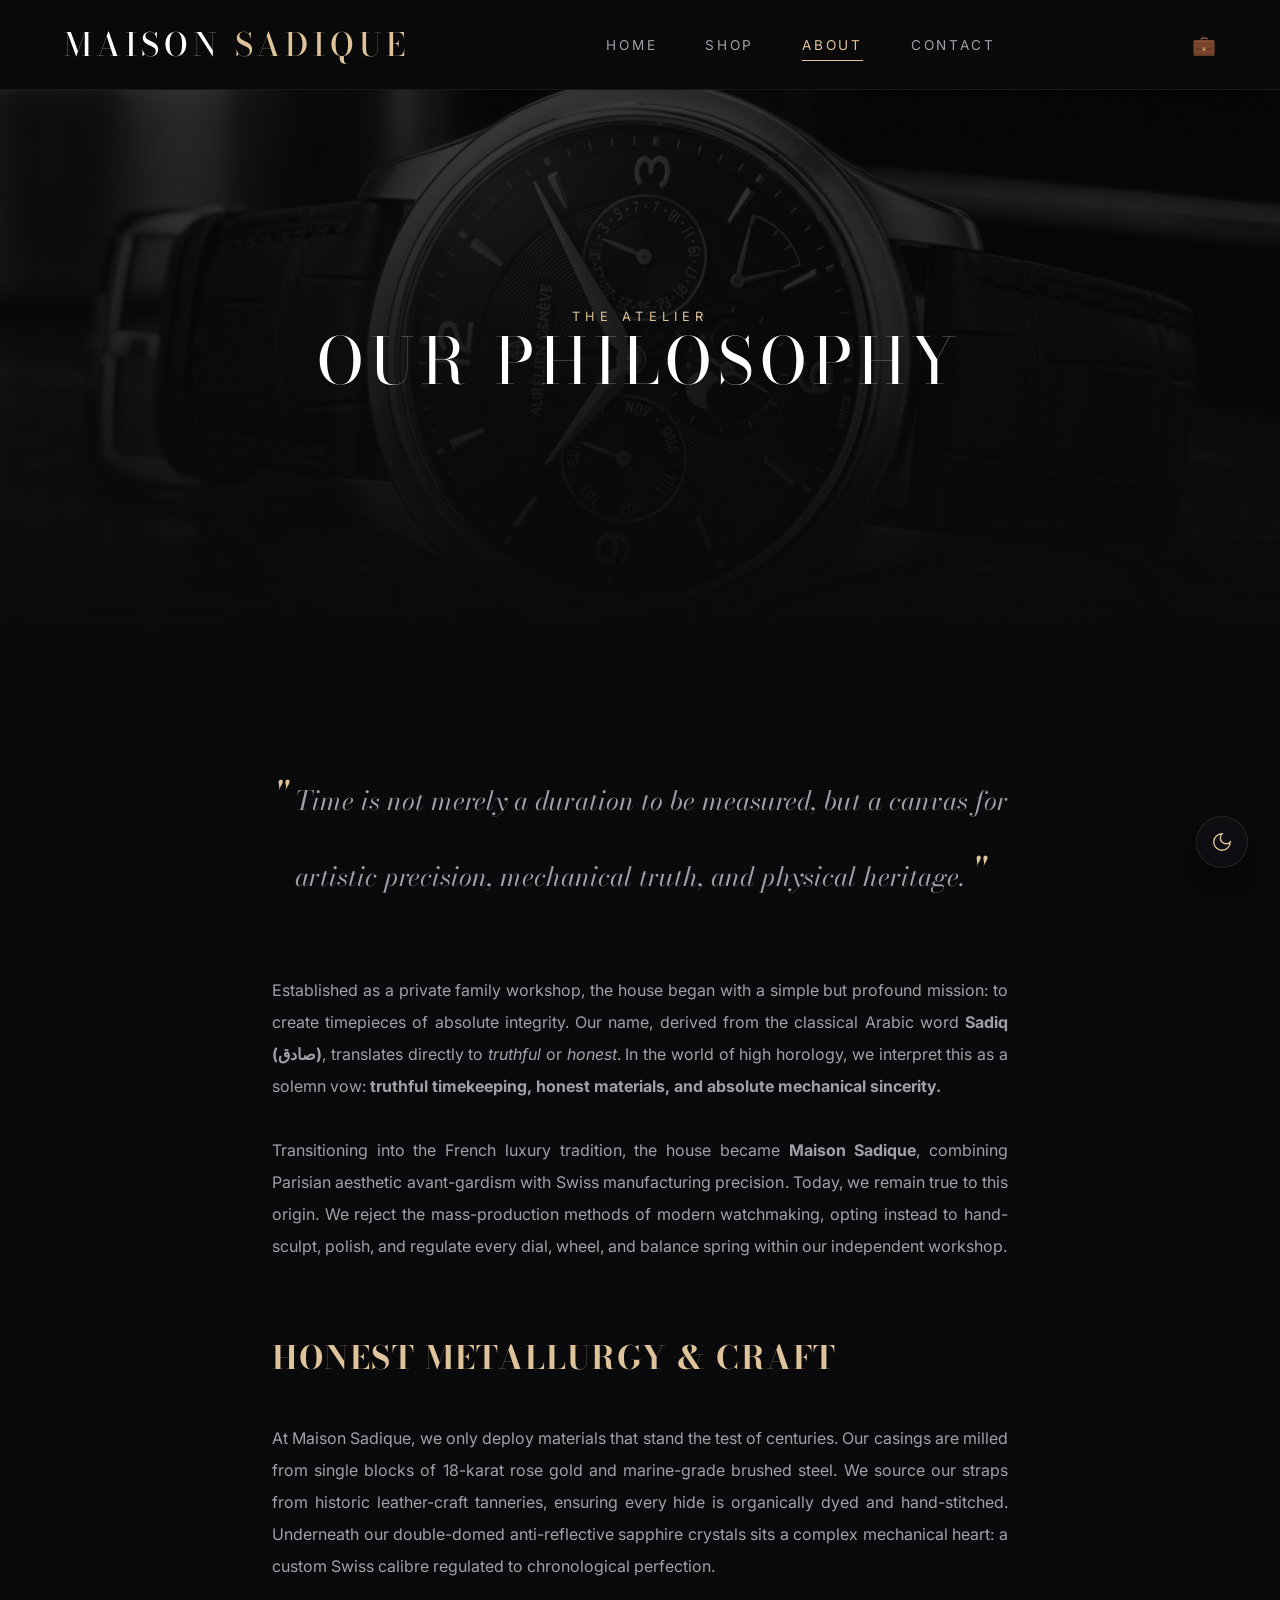
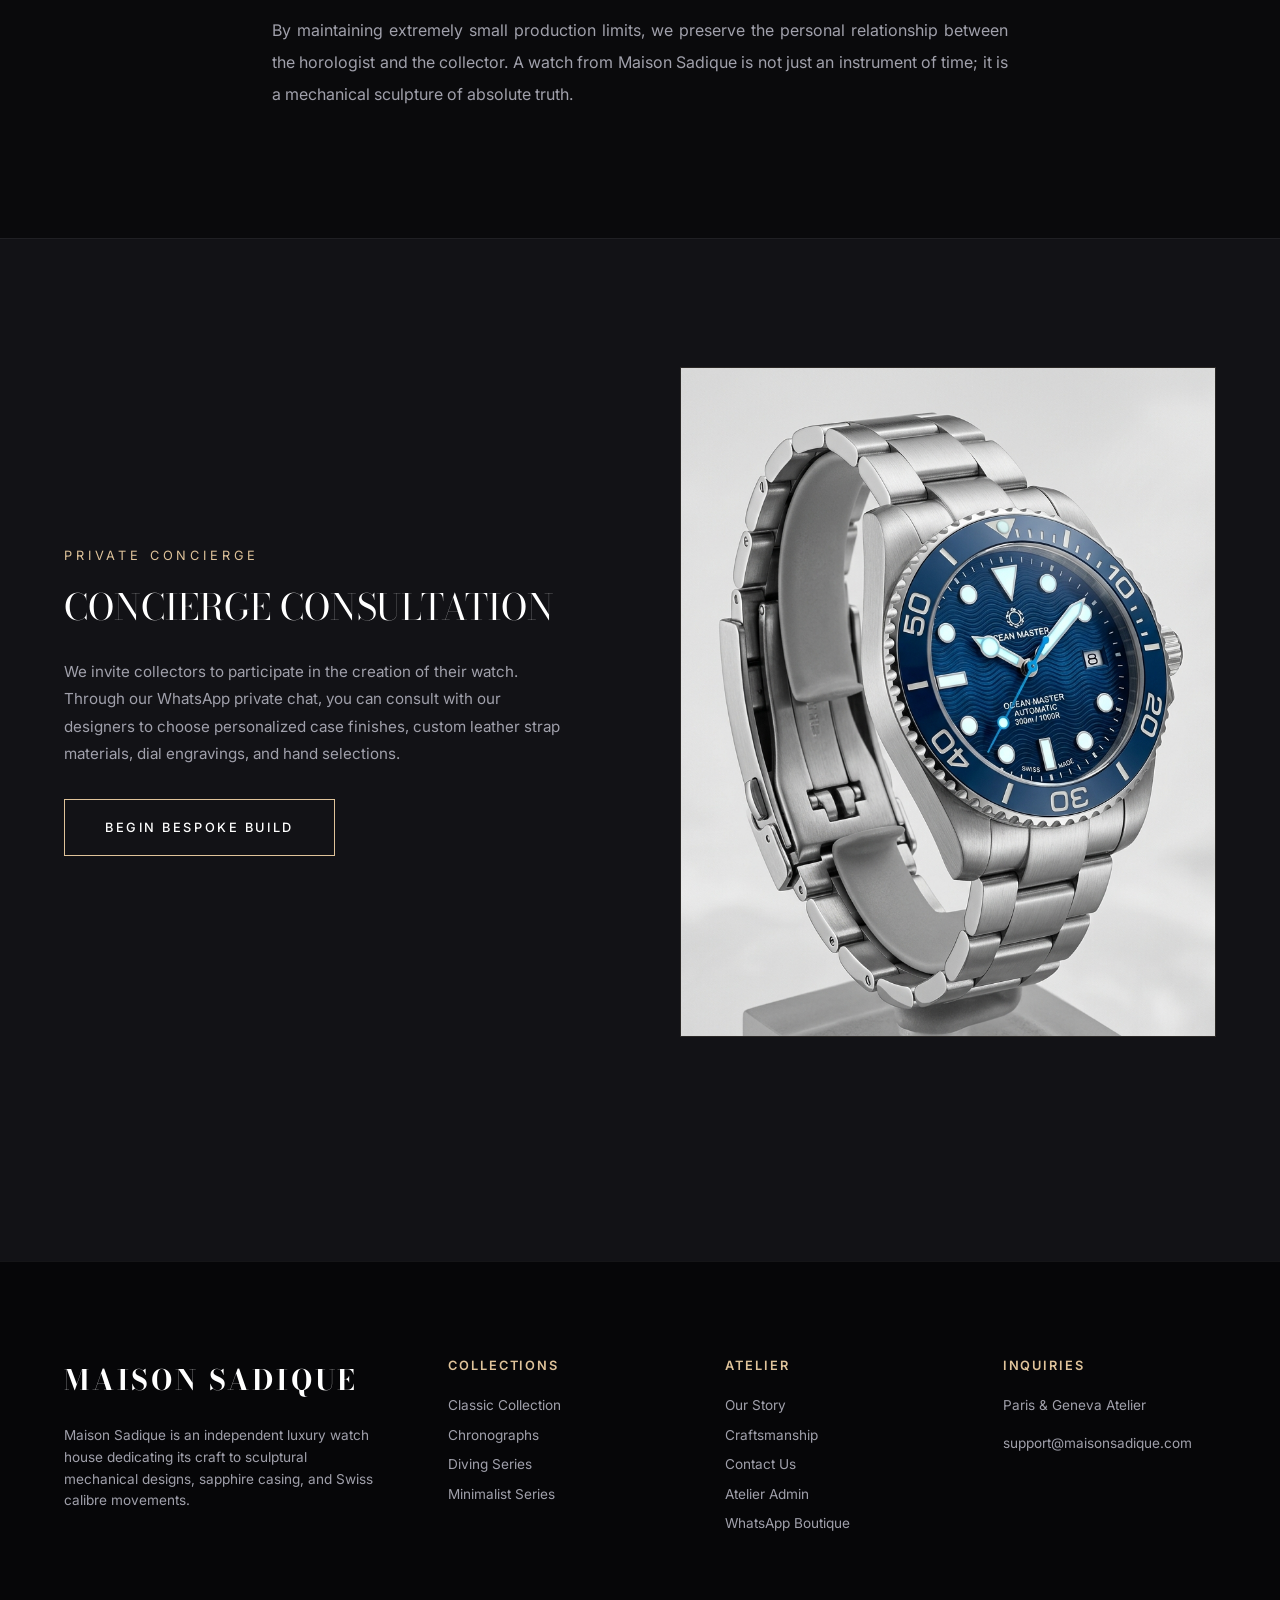
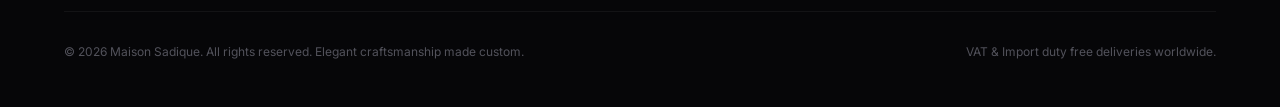
==== commit e8c8bc40: "update" ====
--- a/about.html
+++ b/about.html
@@ -16,6 +16,7 @@
       <a href="index.html">Home</a>
       <a href="shop.html">Shop</a>
       <a href="about.html" class="active">About</a>
+      <a href="contact.html">Contact</a>
     </nav>
     <div class="nav-actions">
       <a href="cart.html" class="cart-icon" aria-label="View Shopping Cart">
@@ -104,6 +105,7 @@
         <div class="footer-links">
           <a href="about.html">Our Story</a>
           <a href="about.html">Craftsmanship</a>
+          <a href="contact.html">Contact Us</a>
           <a href="admin.html">Atelier Admin</a>
           <a href="https://wa.me/447123456789" target="_blank">WhatsApp Boutique</a>
         </div>
--- a/styles.css
+++ b/styles.css
@@ -2017,3 +2017,231 @@
     grid-template-columns: 1fr;
   }
 }
+
+/* ==========================================================================
+   LIGHT THEME OVERRIDES
+   ========================================================================= */
+:root.light-theme {
+  --bg-primary: #fbfaf7;         /* Warm Ivory/Alabaster */
+  --bg-secondary: #f4f1ea;       /* Fine Warm Parchment */
+  --bg-tertiary: #e9e5db;        /* Linen Grey */
+  
+  --text-primary: #0a0a0d;       /* Dark Obsidian */
+  --text-secondary: #4a4a52;     /* Muted Charcoal */
+  --text-tertiary: #7d7d8a;      /* Soft Slate */
+  
+  --accent-gold: #9d7d54;        /* Darker gold for contrast on light background */
+  --accent-gold-hover: #bda07b;  /* Hover gold */
+  --accent-gold-muted: rgba(157, 125, 84, 0.15);
+  
+  --border-color: rgba(157, 125, 84, 0.18);
+  --border-color-muted: rgba(0, 0, 0, 0.08);
+  --shadow-premium: 0 20px 40px rgba(0, 0, 0, 0.08);
+}
+
+/* Light Theme tweaks for specific elements */
+:root.light-theme .glass-form-card,
+:root.light-theme .checkout-form-panel {
+  background: rgba(255, 255, 255, 0.6) !important;
+  box-shadow: 0 30px 60px rgba(0, 0, 0, 0.05) !important;
+}
+
+:root.light-theme header.shrink {
+  background: rgba(251, 250, 247, 0.95);
+}
+
+:root.light-theme .mobile-menu-overlay {
+  background: rgba(251, 250, 247, 0.98);
+}
+
+/* ==========================================================================
+   FLOATING THEME SWITCHER
+   ========================================================================= */
+.theme-switcher-btn {
+  position: fixed;
+  bottom: 2rem;
+  right: 2rem;
+  width: 52px;
+  height: 52px;
+  background: rgba(15, 15, 20, 0.75);
+  backdrop-filter: blur(12px);
+  -webkit-backdrop-filter: blur(12px);
+  border: 1px solid var(--border-color);
+  border-radius: 50%;
+  z-index: 1000;
+  display: flex;
+  align-items: center;
+  justify-content: center;
+  cursor: pointer;
+  box-shadow: var(--shadow-premium);
+  transition: var(--transition-smooth);
+}
+.theme-switcher-btn:hover {
+  transform: scale(1.1);
+  border-color: var(--accent-gold);
+  box-shadow: 0 10px 25px rgba(223, 195, 154, 0.2);
+}
+.theme-switcher-btn svg {
+  width: 22px;
+  height: 22px;
+  fill: none;
+  stroke: var(--accent-gold);
+  stroke-width: 1.5;
+  transition: transform 0.5s ease;
+}
+.theme-switcher-btn:active svg {
+  transform: rotate(45deg);
+}
+
+:root.light-theme .theme-switcher-btn {
+  background: rgba(255, 255, 255, 0.85);
+  box-shadow: 0 10px 30px rgba(0,0,0,0.08);
+}
+
+/* Hide/show icons based on theme */
+.theme-switcher-btn .sun-icon { display: none; }
+.theme-switcher-btn .moon-icon { display: block; }
+
+:root.light-theme .theme-switcher-btn .sun-icon { display: block; }
+:root.light-theme .theme-switcher-btn .moon-icon { display: none; }
+
+/* ==========================================================================
+   CONTACT US PAGE STYLING
+   ========================================================================= */
+.contact-section {
+  padding: 5rem 2rem;
+  max-width: var(--max-width);
+  margin: 0 auto;
+}
+
+.contact-grid {
+  display: grid;
+  grid-template-columns: 1fr 1.1fr;
+  gap: 4rem;
+  align-items: start;
+}
+
+.contact-details {
+  display: flex;
+  flex-direction: column;
+  gap: 1.75rem;
+  margin: 2rem 0;
+}
+
+.detail-item {
+  display: flex;
+  flex-direction: column;
+  gap: 0.5rem;
+}
+
+.detail-label {
+  font-size: 0.65rem;
+  text-transform: uppercase;
+  letter-spacing: 0.15em;
+  color: var(--accent-gold);
+  font-weight: 600;
+}
+
+.detail-val {
+  font-family: var(--font-serif);
+  font-size: 1.5rem;
+  color: var(--text-primary);
+  transition: var(--transition-fast);
+}
+.detail-val:hover {
+  color: var(--accent-gold);
+}
+
+.detail-val-text {
+  font-size: 0.9rem;
+  color: var(--text-secondary);
+  line-height: 1.6;
+}
+
+.glass-form-card {
+  background: rgba(18, 18, 22, 0.6);
+  border: 1px solid var(--border-color);
+  backdrop-filter: blur(12px);
+  -webkit-backdrop-filter: blur(12px);
+  padding: 3rem;
+  border-radius: 12px;
+  box-shadow: var(--shadow-premium);
+}
+
+.form-card-title {
+  font-family: var(--font-serif);
+  font-size: 1.75rem;
+  text-transform: uppercase;
+  letter-spacing: 0.05em;
+  color: var(--text-primary);
+  font-weight: 400;
+  margin-bottom: 0.5rem;
+}
+
+.form-card-subtitle {
+  font-size: 0.82rem;
+  color: var(--text-secondary);
+  line-height: 1.6;
+  margin-bottom: 2rem;
+}
+
+.btn-premium-solid {
+  display: inline-flex;
+  align-items: center;
+  justify-content: center;
+  padding: 1.25rem 2.5rem;
+  background: var(--accent-gold);
+  border: 1px solid var(--accent-gold);
+  color: var(--bg-primary);
+  font-size: 0.8rem;
+  text-transform: uppercase;
+  letter-spacing: 0.2em;
+  font-weight: 600;
+  transition: var(--transition-smooth);
+  cursor: pointer;
+}
+.btn-premium-solid:hover {
+  background: transparent;
+  color: var(--text-primary);
+  box-shadow: 0 10px 20px rgba(223, 195, 154, 0.1);
+}
+
+.form-select {
+  width: 100%;
+  background: rgba(255, 255, 255, 0.03);
+  border: 1px solid var(--border-color);
+  color: var(--text-primary);
+  padding: 1rem;
+  font-family: inherit;
+  font-size: 0.88rem;
+  outline: none;
+  transition: var(--transition-fast);
+  appearance: none;
+  background-image: url("data:image/svg+xml,%3Csvg xmlns='http://www.w3.org/2000/svg' viewBox='0 0 24 24' fill='none' stroke='%23dfc39a' stroke-width='1.5'%3E%3Cpolyline points='6 9 12 15 18 9'%3E%3C/polyline%3E%3C/svg%3E");
+  background-repeat: no-repeat;
+  background-position: right 1rem center;
+  background-size: 1.25rem;
+  border-radius: 4px;
+}
+.form-select:focus {
+  border-color: var(--accent-gold);
+  background-color: rgba(255, 255, 255, 0.05);
+}
+
+.form-select option {
+  background: var(--bg-secondary);
+  color: var(--text-primary);
+}
+
+@media (max-width: 900px) {
+  .contact-grid {
+    grid-template-columns: 1fr;
+    gap: 3.5rem;
+  }
+  .contact-section {
+    padding: 3rem 1.5rem;
+  }
+  .glass-form-card {
+    padding: 2rem;
+  }
+}
